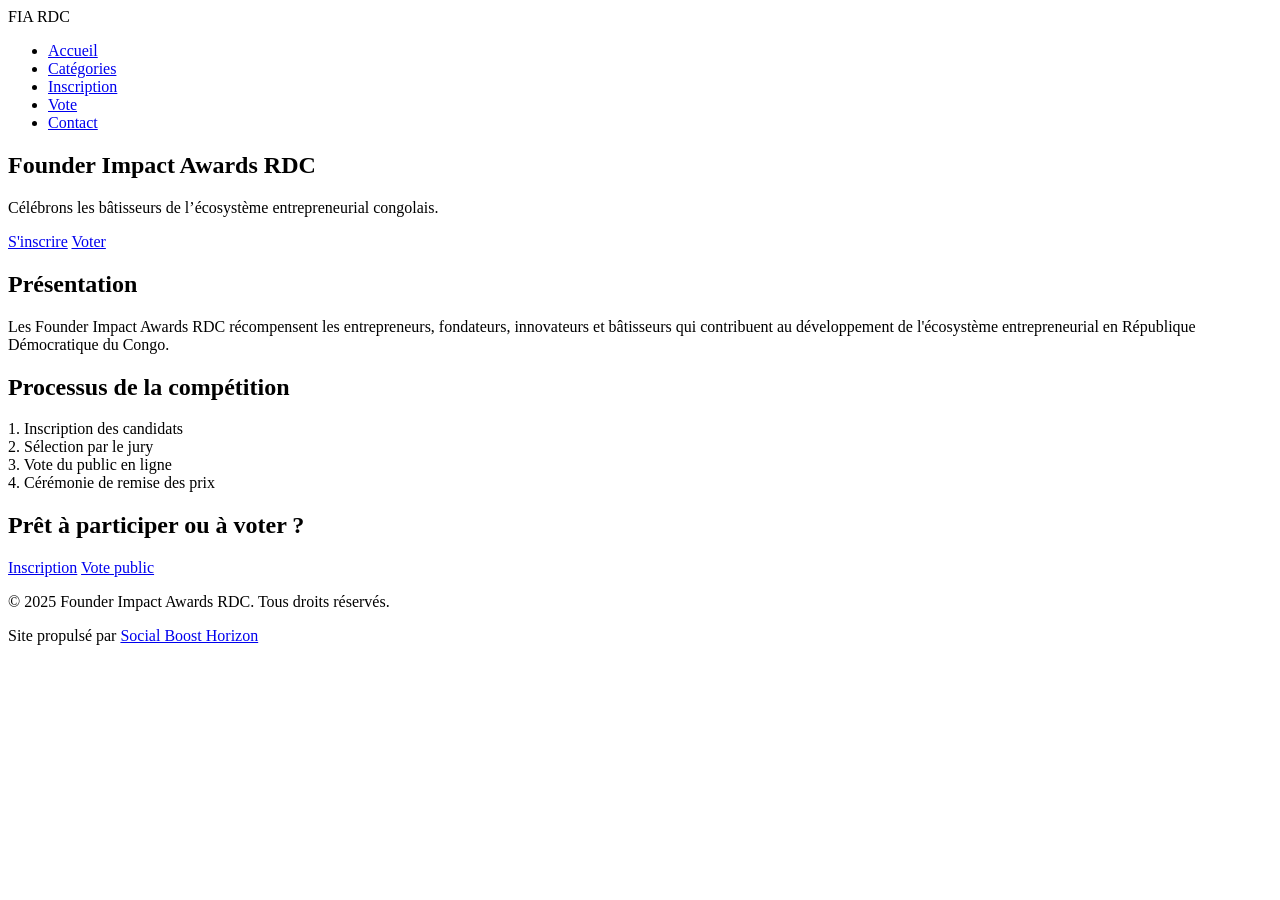
==== index.html @ 62ddfc09 "Add files via upload" ====
<!DOCTYPE html>
<html lang="fr">
<head>
    <meta charset="UTF-8">
    <meta name="viewport" content="width=device-width, initial-scale=1.0">
    <title>Founder Impact Awards RDC</title>
    <link rel="stylesheet" href="css/style.css">
    <link href="https://fonts.googleapis.com/css2?family=Poppins:wght@300;400;600;700&display=swap" rel="stylesheet">
</head>
<body>
    <header>
        <nav class="navbar">
            <div class="logo">FIA RDC</div>
            <ul class="nav-links">
                <li><a href="index.html">Accueil</a></li>
                <li><a href="categories.html">Catégories</a></li>
                <li><a href="register.html">Inscription</a></li>
                <li><a href="vote.html">Vote</a></li>
                <li><a href="contact.html">Contact</a></li>
            </ul>
            <div class="burger">
                <div></div><div></div><div></div>
            </div>
        </nav>
    </header>

    <main>
        <section class="hero">
            <div class="hero-content">
                <h1>Founder Impact Awards RDC</h1>
                <p>Célébrons les bâtisseurs de l’écosystème entrepreneurial congolais.</p>
                <a href="register.html" class="btn">S'inscrire</a>
                <a href="vote.html" class="btn btn-secondary">Voter</a>
            </div>
        </section>

        <section class="presentation">
            <h2>Présentation</h2>
            <p>Les Founder Impact Awards RDC récompensent les entrepreneurs, fondateurs, innovateurs et bâtisseurs qui contribuent au développement de l'écosystème entrepreneurial en République Démocratique du Congo.</p>
        </section>

        <section class="process">
            <h2>Processus de la compétition</h2>
            <div class="steps">
                <div class="step">1. Inscription des candidats</div>
                <div class="step">2. Sélection par le jury</div>
                <div class="step">3. Vote du public en ligne</div>
                <div class="step">4. Cérémonie de remise des prix</div>
            </div>
        </section>

        <section class="cta">
            <h2>Prêt à participer ou à voter ?</h2>
            <div class="cta-buttons">
                <a href="register.html" class="btn">Inscription</a>
                <a href="vote.html" class="btn btn-secondary">Vote public</a>
            </div>
        </section>
    </main>

    <footer>
        <p>&copy; 2025 Founder Impact Awards RDC. Tous droits réservés.</p>
        <p>Site propulsé par <a href="https://socialboosthorizon.com" target="_blank">Social Boost Horizon</a></p>
    </footer>

    <script src="js/main.js"></script>
</body>
</html>
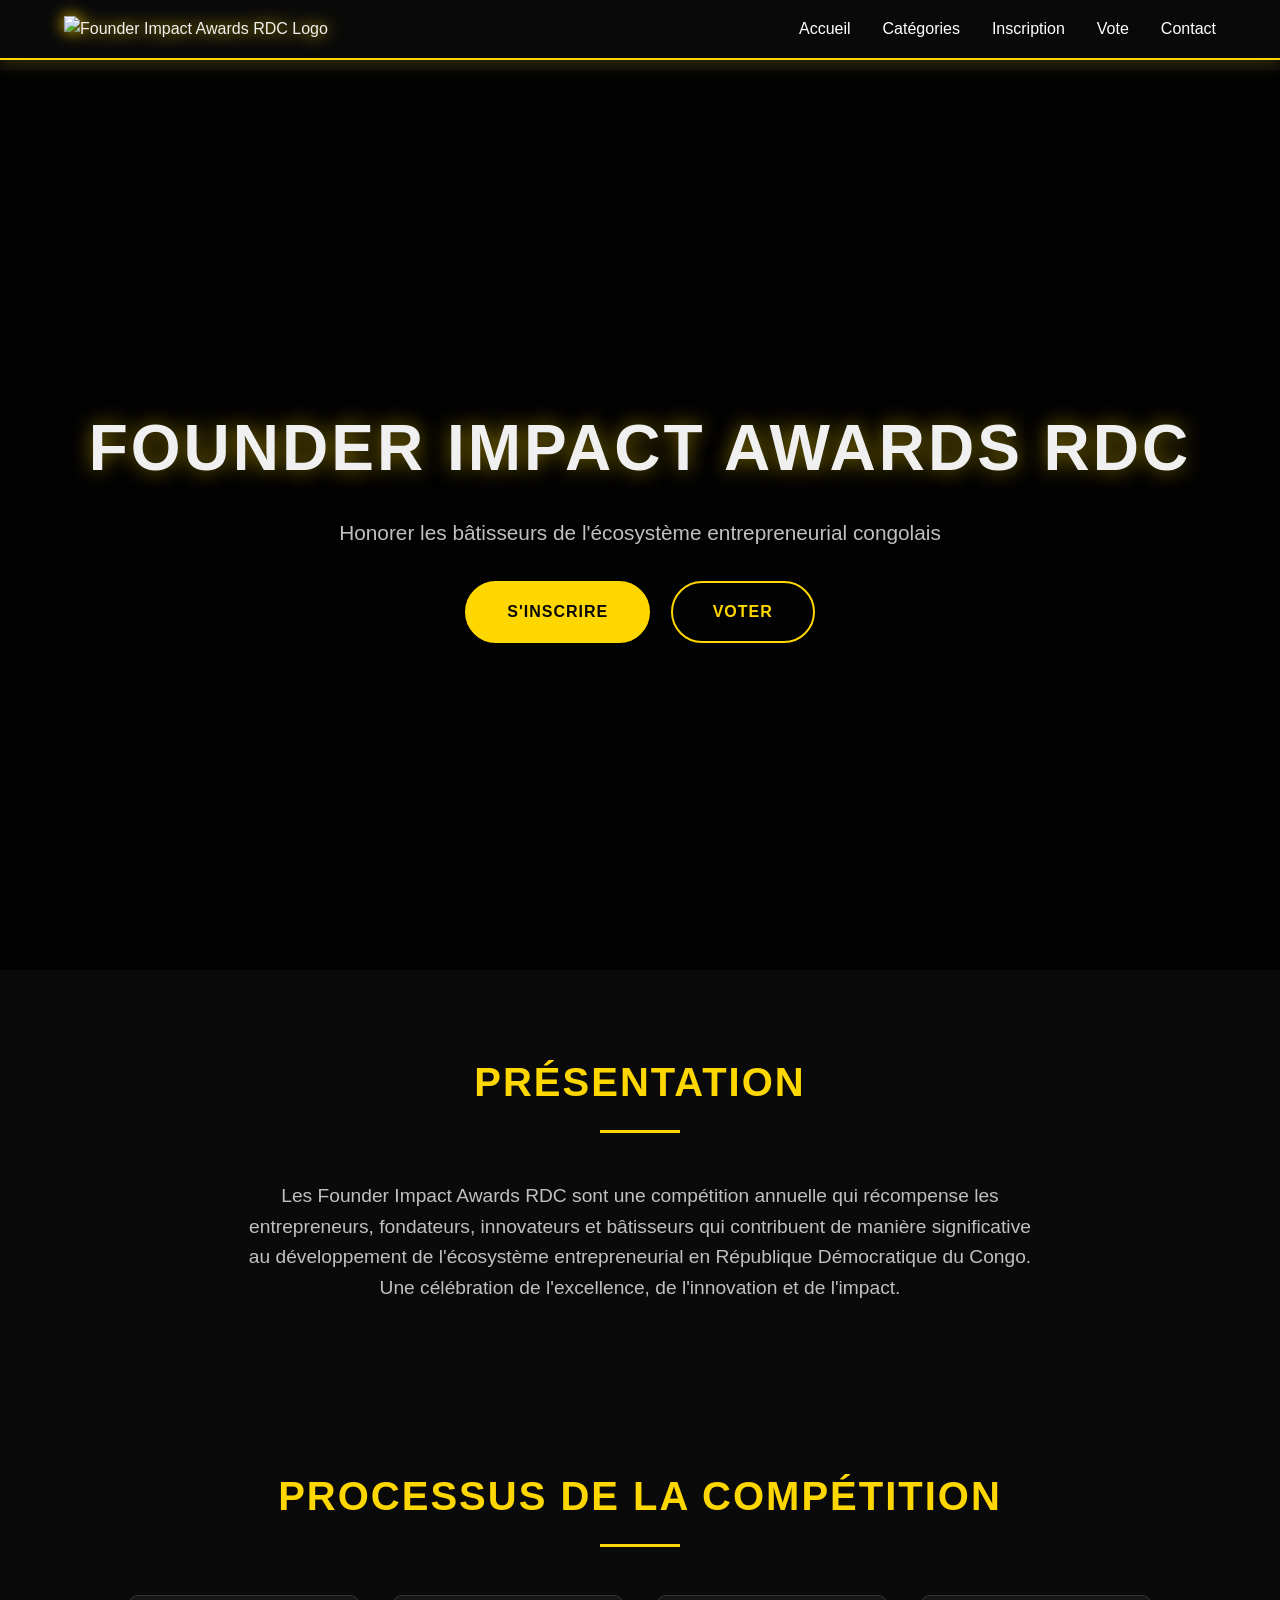
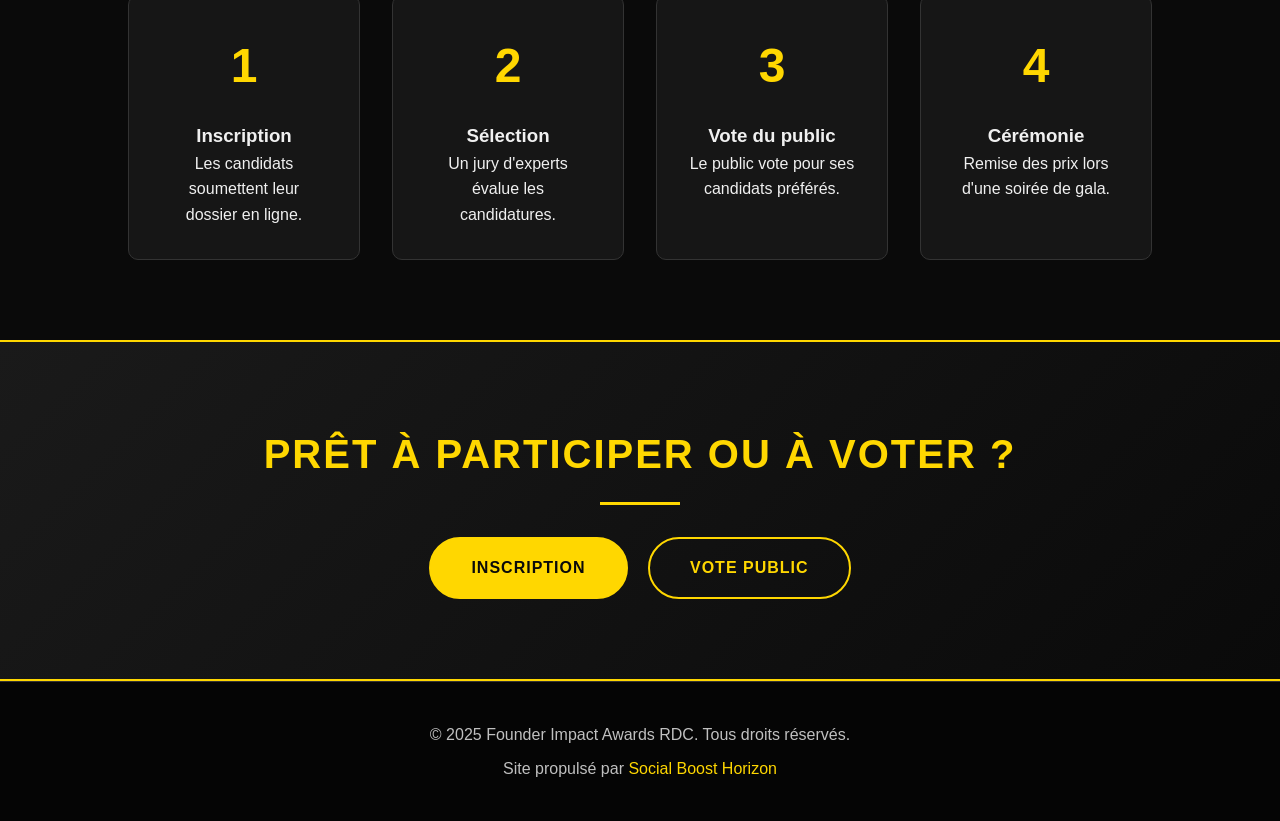
==== commit 612e9fed: "Add files via upload" ====
--- a/index.html
+++ b/index.html
@@ -3,56 +3,368 @@
 <head>
     <meta charset="UTF-8">
     <meta name="viewport" content="width=device-width, initial-scale=1.0">
-    <title>Founder Impact Awards RDC</title>
-    <link rel="stylesheet" href="css/style.css">
-    <link href="https://fonts.googleapis.com/css2?family=Poppins:wght@300;400;600;700&display=swap" rel="stylesheet">
+    <title>Founder Impact Awards RDC - Accueil</title>
+    <!-- Firebase SDK -->
+    <script src="https://www.gstatic.com/firebasejs/9.6.1/firebase-app-compat.js"></script>
+    <script src="https://www.gstatic.com/firebasejs/9.6.1/firebase-database-compat.js"></script>
+    <script src="https://www.gstatic.com/firebasejs/9.6.1/firebase-storage-compat.js"></script>
+    <style>
+        * {
+            margin: 0;
+            padding: 0;
+            box-sizing: border-box;
+        }
+
+        body {
+            font-family: 'Segoe UI', Tahoma, Geneva, Verdana, sans-serif;
+            background: #0a0a0a;
+            color: #f0f0f0;
+            line-height: 1.6;
+            overflow-x: hidden;
+        }
+
+        /* Barre de navigation */
+        .navbar {
+            display: flex;
+            justify-content: space-between;
+            align-items: center;
+            padding: 1rem 5%;
+            background: rgba(10, 10, 10, 0.95);
+            backdrop-filter: blur(10px);
+            position: fixed;
+            width: 100%;
+            top: 0;
+            z-index: 1000;
+            border-bottom: 2px solid #FFD700;
+            box-shadow: 0 2px 20px rgba(255, 215, 0, 0.2);
+        }
+
+        .logo img {
+            height: 50px;
+            filter: drop-shadow(0 0 8px gold);
+        }
+
+        .nav-links {
+            display: flex;
+            list-style: none;
+        }
+
+        .nav-links li {
+            margin-left: 2rem;
+        }
+
+        .nav-links a {
+            color: #fff;
+            text-decoration: none;
+            font-weight: 500;
+            transition: color 0.3s, text-shadow 0.3s;
+            position: relative;
+        }
+
+        .nav-links a:hover {
+            color: #FFD700;
+            text-shadow: 0 0 8px rgba(255, 215, 0, 0.5);
+        }
+
+        .nav-links a::after {
+            content: '';
+            position: absolute;
+            bottom: -5px;
+            left: 0;
+            width: 0%;
+            height: 2px;
+            background: #FFD700;
+            transition: width 0.3s;
+        }
+
+        .nav-links a:hover::after {
+            width: 100%;
+        }
+
+        .burger {
+            display: none;
+            flex-direction: column;
+            cursor: pointer;
+        }
+
+        .burger div {
+            width: 25px;
+            height: 3px;
+            background: #FFD700;
+            margin: 3px 0;
+            transition: 0.3s;
+        }
+
+        /* Hero section */
+        .hero {
+            height: 100vh;
+            background: linear-gradient(rgba(0,0,0,0.8), rgba(0,0,0,0.8)), url('https://via.placeholder.com/1920x1080/1a1a1a/808080?text=Founder+Impact+Awards') center/cover no-repeat;
+            display: flex;
+            align-items: center;
+            justify-content: center;
+            text-align: center;
+            padding: 0 5%;
+            margin-top: 70px;
+        }
+
+        .hero-content h1 {
+            font-size: 4rem;
+            margin-bottom: 1rem;
+            text-transform: uppercase;
+            letter-spacing: 3px;
+            text-shadow: 0 0 20px rgba(255, 215, 0, 0.5);
+            animation: fadeInUp 1s ease-out;
+        }
+
+        .hero-content p {
+            font-size: 1.3rem;
+            margin-bottom: 2rem;
+            color: #C0C0C0;
+            animation: fadeInUp 1s ease-out 0.2s both;
+        }
+
+        .btn {
+            display: inline-block;
+            padding: 1rem 2.5rem;
+            margin: 0 0.5rem;
+            border: 2px solid #FFD700;
+            border-radius: 50px;
+            text-decoration: none;
+            font-weight: bold;
+            text-transform: uppercase;
+            letter-spacing: 1px;
+            transition: all 0.3s;
+            animation: fadeInUp 1s ease-out 0.4s both;
+        }
+
+        .btn-primary {
+            background: #FFD700;
+            color: #0a0a0a;
+        }
+
+        .btn-primary:hover {
+            background: transparent;
+            color: #FFD700;
+            box-shadow: 0 0 20px #FFD700;
+        }
+
+        .btn-secondary {
+            background: transparent;
+            color: #FFD700;
+        }
+
+        .btn-secondary:hover {
+            background: #FFD700;
+            color: #0a0a0a;
+            box-shadow: 0 0 20px #FFD700;
+        }
+
+        @keyframes fadeInUp {
+            from {
+                opacity: 0;
+                transform: translateY(30px);
+            }
+            to {
+                opacity: 1;
+                transform: translateY(0);
+            }
+        }
+
+        /* Sections générales */
+        section {
+            padding: 5rem 10%;
+        }
+
+        h2 {
+            font-size: 2.5rem;
+            text-align: center;
+            margin-bottom: 3rem;
+            color: #FFD700;
+            text-transform: uppercase;
+            letter-spacing: 2px;
+            position: relative;
+        }
+
+        h2::after {
+            content: '';
+            display: block;
+            width: 80px;
+            height: 3px;
+            background: #FFD700;
+            margin: 1rem auto;
+        }
+
+        .presentation p {
+            text-align: center;
+            max-width: 800px;
+            margin: 0 auto;
+            color: #C0C0C0;
+            font-size: 1.2rem;
+        }
+
+        /* Processus */
+        .process .steps {
+            display: flex;
+            justify-content: space-between;
+            flex-wrap: wrap;
+            gap: 2rem;
+        }
+
+        .step {
+            flex: 1 1 200px;
+            background: rgba(255, 255, 255, 0.05);
+            padding: 2rem;
+            border-radius: 10px;
+            text-align: center;
+            border: 1px solid #333;
+            transition: transform 0.3s, box-shadow 0.3s, border-color 0.3s;
+        }
+
+        .step:hover {
+            transform: translateY(-10px);
+            border-color: #FFD700;
+            box-shadow: 0 10px 30px rgba(255, 215, 0, 0.2);
+        }
+
+        .step .number {
+            font-size: 3rem;
+            color: #FFD700;
+            font-weight: bold;
+            margin-bottom: 1rem;
+        }
+
+        /* CTA */
+        .cta {
+            text-align: center;
+            background: linear-gradient(135deg, #1a1a1a, #0a0a0a);
+            border-top: 2px solid #FFD700;
+            border-bottom: 2px solid #FFD700;
+        }
+
+        .cta h2 {
+            margin-bottom: 2rem;
+        }
+
+        /* Footer */
+        footer {
+            background: #050505;
+            padding: 2rem 5%;
+            text-align: center;
+            border-top: 1px solid #333;
+        }
+
+        footer p {
+            color: #C0C0C0;
+            margin: 0.5rem 0;
+        }
+
+        footer a {
+            color: #FFD700;
+            text-decoration: none;
+            transition: text-shadow 0.3s;
+        }
+
+        footer a:hover {
+            text-shadow: 0 0 8px gold;
+        }
+
+        /* Responsive */
+        @media (max-width: 768px) {
+            .nav-links {
+                display: none;
+                flex-direction: column;
+                width: 100%;
+                background: rgba(10, 10, 10, 0.98);
+                position: absolute;
+                top: 70px;
+                left: 0;
+                padding: 2rem;
+                border-bottom: 2px solid #FFD700;
+            }
+            .nav-links.active {
+                display: flex;
+            }
+            .nav-links li {
+                margin: 1rem 0;
+            }
+            .burger {
+                display: flex;
+            }
+            .hero-content h1 {
+                font-size: 2.5rem;
+            }
+            .process .steps {
+                flex-direction: column;
+            }
+        }
+    </style>
 </head>
 <body>
-    <header>
-        <nav class="navbar">
-            <div class="logo">FIA RDC</div>
-            <ul class="nav-links">
-                <li><a href="index.html">Accueil</a></li>
-                <li><a href="categories.html">Catégories</a></li>
-                <li><a href="register.html">Inscription</a></li>
-                <li><a href="vote.html">Vote</a></li>
-                <li><a href="contact.html">Contact</a></li>
-            </ul>
-            <div class="burger">
-                <div></div><div></div><div></div>
-            </div>
-        </nav>
-    </header>
+    <nav class="navbar">
+        <div class="logo">
+            <img src="https://raw.githubusercontent.com/exaucenapopolo/Funder-impact-Drc/refs/heads/main/IMG-20260314-WA0050.jpg" alt="Founder Impact Awards RDC Logo">
+        </div>
+        <ul class="nav-links">
+            <li><a href="index.html">Accueil</a></li>
+            <li><a href="categories.html">Catégories</a></li>
+            <li><a href="register.html">Inscription</a></li>
+            <li><a href="vote.html">Vote</a></li>
+            <li><a href="contact.html">Contact</a></li>
+        </ul>
+        <div class="burger">
+            <div></div>
+            <div></div>
+            <div></div>
+        </div>
+    </nav>
 
     <main>
         <section class="hero">
             <div class="hero-content">
                 <h1>Founder Impact Awards RDC</h1>
-                <p>Célébrons les bâtisseurs de l’écosystème entrepreneurial congolais.</p>
-                <a href="register.html" class="btn">S'inscrire</a>
-                <a href="vote.html" class="btn btn-secondary">Voter</a>
+                <p>Honorer les bâtisseurs de l'écosystème entrepreneurial congolais</p>
+                <div>
+                    <a href="register.html" class="btn btn-primary">S'inscrire</a>
+                    <a href="vote.html" class="btn btn-secondary">Voter</a>
+                </div>
             </div>
         </section>
 
         <section class="presentation">
             <h2>Présentation</h2>
-            <p>Les Founder Impact Awards RDC récompensent les entrepreneurs, fondateurs, innovateurs et bâtisseurs qui contribuent au développement de l'écosystème entrepreneurial en République Démocratique du Congo.</p>
+            <p>Les Founder Impact Awards RDC sont une compétition annuelle qui récompense les entrepreneurs, fondateurs, innovateurs et bâtisseurs qui contribuent de manière significative au développement de l'écosystème entrepreneurial en République Démocratique du Congo. Une célébration de l'excellence, de l'innovation et de l'impact.</p>
         </section>
 
         <section class="process">
             <h2>Processus de la compétition</h2>
             <div class="steps">
-                <div class="step">1. Inscription des candidats</div>
-                <div class="step">2. Sélection par le jury</div>
-                <div class="step">3. Vote du public en ligne</div>
-                <div class="step">4. Cérémonie de remise des prix</div>
+                <div class="step">
+                    <div class="number">1</div>
+                    <h3>Inscription</h3>
+                    <p>Les candidats soumettent leur dossier en ligne.</p>
+                </div>
+                <div class="step">
+                    <div class="number">2</div>
+                    <h3>Sélection</h3>
+                    <p>Un jury d'experts évalue les candidatures.</p>
+                </div>
+                <div class="step">
+                    <div class="number">3</div>
+                    <h3>Vote du public</h3>
+                    <p>Le public vote pour ses candidats préférés.</p>
+                </div>
+                <div class="step">
+                    <div class="number">4</div>
+                    <h3>Cérémonie</h3>
+                    <p>Remise des prix lors d'une soirée de gala.</p>
+                </div>
             </div>
         </section>
 
         <section class="cta">
             <h2>Prêt à participer ou à voter ?</h2>
-            <div class="cta-buttons">
-                <a href="register.html" class="btn">Inscription</a>
+            <div>
+                <a href="register.html" class="btn btn-primary">Inscription</a>
                 <a href="vote.html" class="btn btn-secondary">Vote public</a>
             </div>
         </section>
@@ -63,6 +375,39 @@
         <p>Site propulsé par <a href="https://socialboosthorizon.com" target="_blank">Social Boost Horizon</a></p>
     </footer>
 
-    <script src="js/main.js"></script>
+    <script>
+        // Menu burger
+        const burger = document.querySelector('.burger');
+        const navLinks = document.querySelector('.nav-links');
+        burger.addEventListener('click', () => {
+            navLinks.classList.toggle('active');
+        });
+
+        // Fermer le menu après clic sur un lien (mobile)
+        document.querySelectorAll('.nav-links a').forEach(link => {
+            link.addEventListener('click', () => {
+                navLinks.classList.remove('active');
+            });
+        });
+
+        // Firebase configuration
+        const firebaseConfig = {
+            apiKey: "AIzaSyDh8Py9swpazGO0_ZBA9x4AxbWLvLM3zdE",
+            authDomain: "monsiteweb-beaee.firebaseapp.com",
+            databaseURL: "https://monsiteweb-beaee-default-rtdb.firebaseio.com",
+            projectId: "monsiteweb-beaee",
+            storageBucket: "monsiteweb-beaee.firebasestorage.app",
+            messagingSenderId: "847850292961",
+            appId: "1:847850292961:web:a12f2e12384863bac119a0",
+            measurementId: "G-WVQ4PKQLQP"
+        };
+
+        // Initialize Firebase
+        firebase.initializeApp(firebaseConfig);
+        const database = firebase.database();
+        const storage = firebase.storage();
+
+        // Vous pouvez ajouter ici des statistiques en direct si nécessaire
+    </script>
 </body>
 </html>
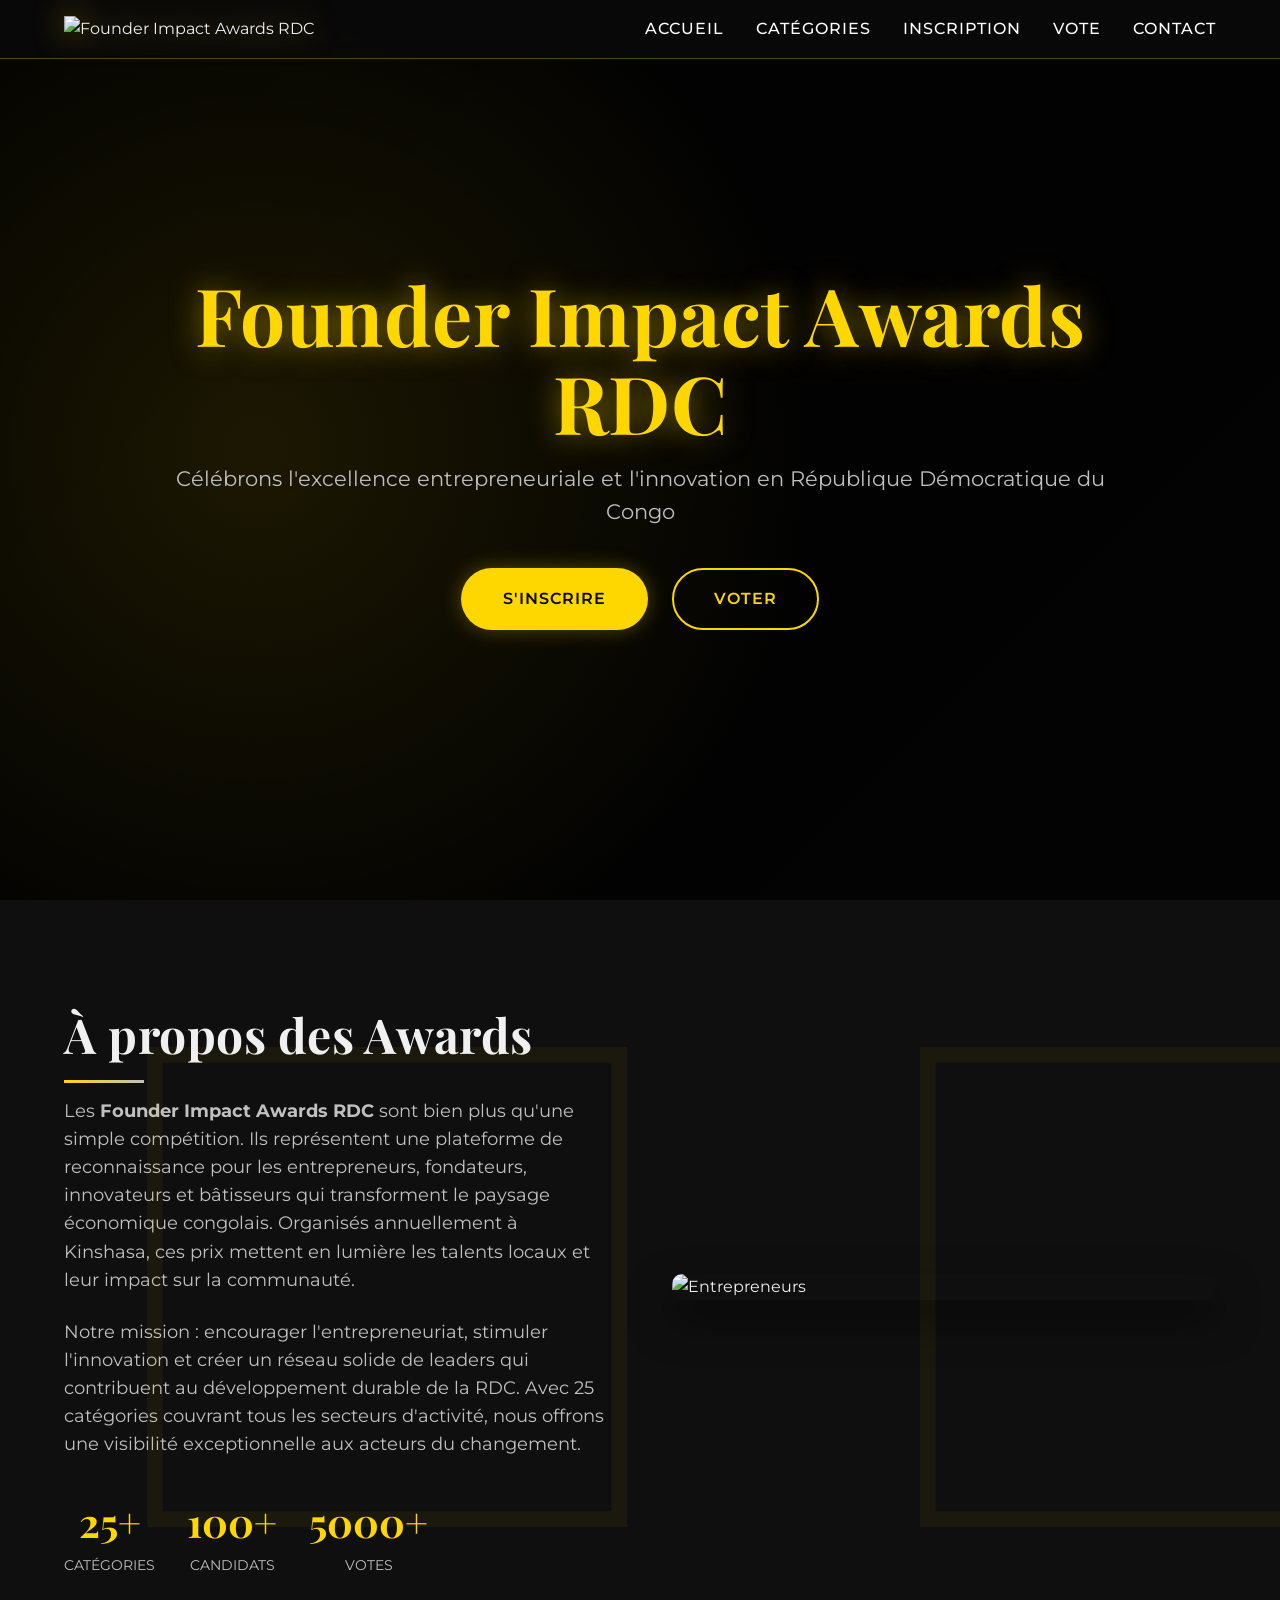
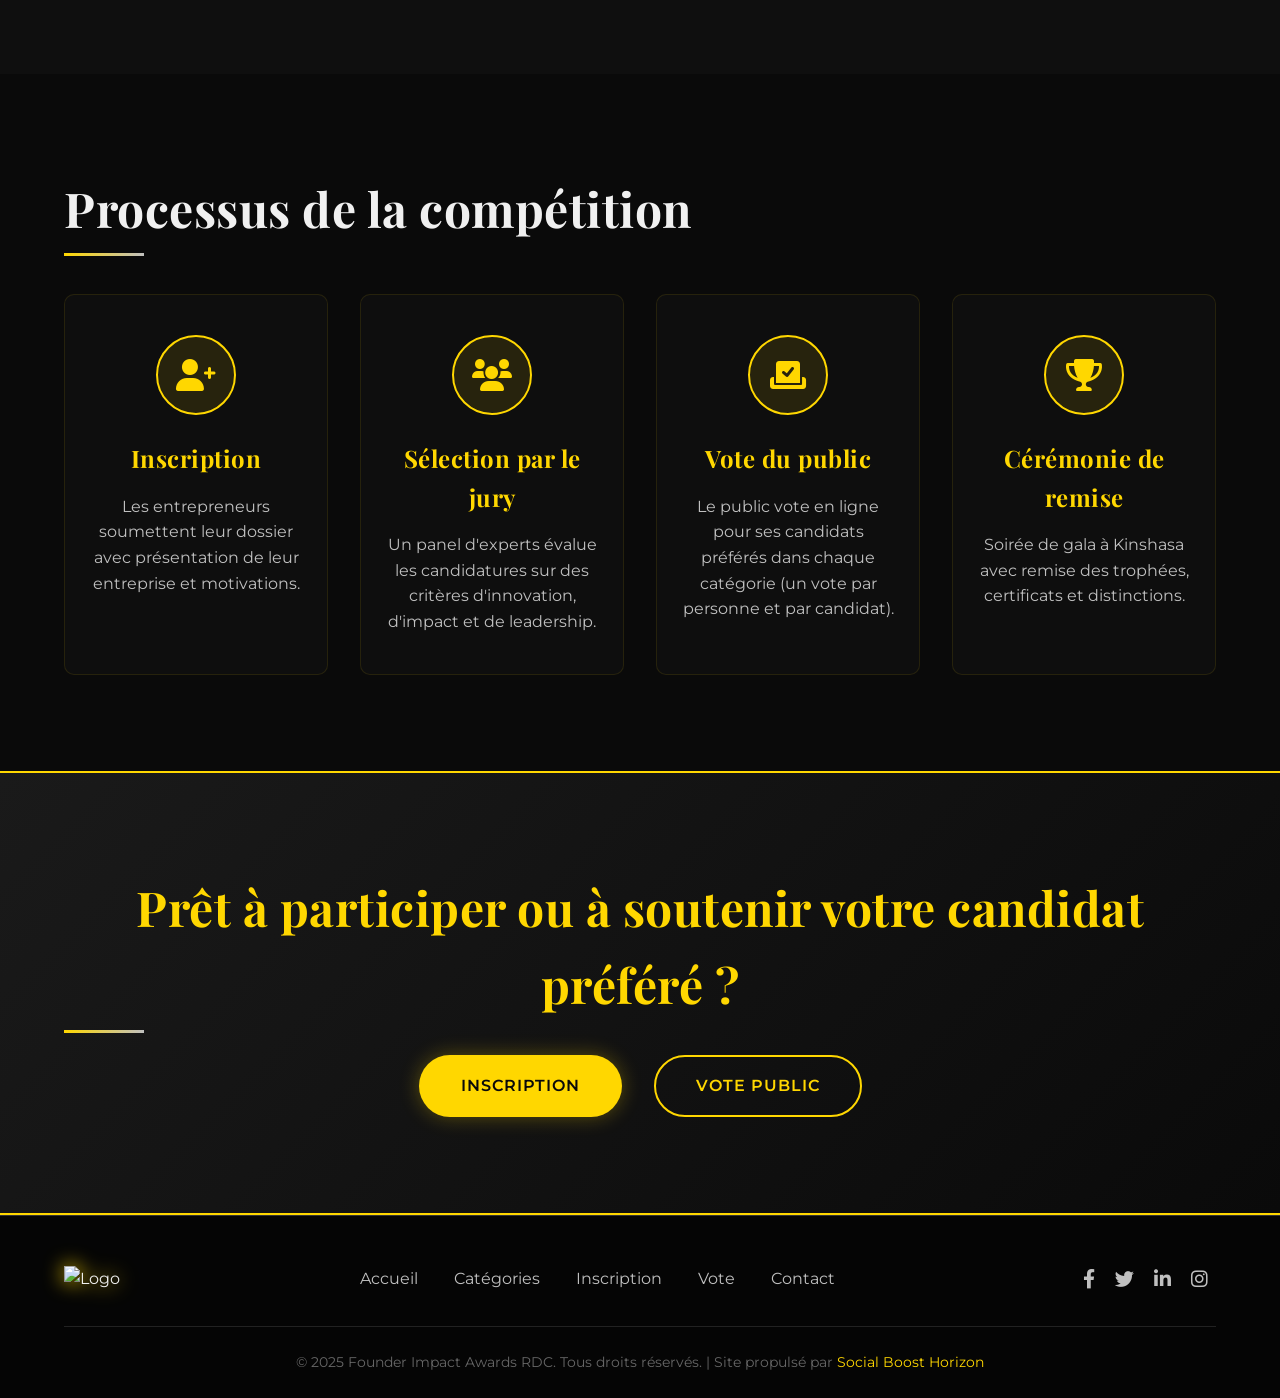
==== commit 97df64d6: "Add files via upload" ====
--- a/index.html
+++ b/index.html
@@ -3,12 +3,18 @@
 <head>
     <meta charset="UTF-8">
     <meta name="viewport" content="width=device-width, initial-scale=1.0">
-    <title>Founder Impact Awards RDC - Accueil</title>
+    <title>Founder Impact Awards RDC | Accueil</title>
     <!-- Firebase SDK -->
     <script src="https://www.gstatic.com/firebasejs/9.6.1/firebase-app-compat.js"></script>
+    <script src="https://www.gstatic.com/firebasejs/9.6.1/firebase-auth-compat.js"></script>
     <script src="https://www.gstatic.com/firebasejs/9.6.1/firebase-database-compat.js"></script>
     <script src="https://www.gstatic.com/firebasejs/9.6.1/firebase-storage-compat.js"></script>
+    <!-- Google Fonts -->
+    <link href="https://fonts.googleapis.com/css2?family=Playfair+Display:wght@400;700;900&family=Montserrat:wght@300;400;600;700&display=swap" rel="stylesheet">
+    <!-- Font Awesome pour les icônes -->
+    <link rel="stylesheet" href="https://cdnjs.cloudflare.com/ajax/libs/font-awesome/6.0.0-beta3/css/all.min.css">
     <style>
+        /* RESET & BASE */
         * {
             margin: 0;
             padding: 0;
@@ -16,57 +22,86 @@
         }
 
         body {
-            font-family: 'Segoe UI', Tahoma, Geneva, Verdana, sans-serif;
-            background: #0a0a0a;
+            font-family: 'Montserrat', sans-serif;
+            background-color: #0a0a0a;
             color: #f0f0f0;
             line-height: 1.6;
             overflow-x: hidden;
         }
 
-        /* Barre de navigation */
+        /* TYPOGRAPHY */
+        h1, h2, h3, h4 {
+            font-family: 'Playfair Display', serif;
+            font-weight: 700;
+            letter-spacing: 0.5px;
+        }
+
+        h1 {
+            font-size: clamp(2.5rem, 8vw, 5rem);
+            line-height: 1.1;
+        }
+
+        h2 {
+            font-size: clamp(2rem, 5vw, 3rem);
+            margin-bottom: 1.5rem;
+            position: relative;
+            display: inline-block;
+        }
+
+        h2::after {
+            content: '';
+            position: absolute;
+            bottom: -10px;
+            left: 0;
+            width: 80px;
+            height: 3px;
+            background: linear-gradient(90deg, #FFD700, #C0C0C0);
+        }
+
+        /* NAVBAR */
         .navbar {
             display: flex;
             justify-content: space-between;
             align-items: center;
             padding: 1rem 5%;
-            background: rgba(10, 10, 10, 0.95);
+            background: rgba(10, 10, 10, 0.85);
             backdrop-filter: blur(10px);
             position: fixed;
             width: 100%;
             top: 0;
             z-index: 1000;
-            border-bottom: 2px solid #FFD700;
-            box-shadow: 0 2px 20px rgba(255, 215, 0, 0.2);
+            border-bottom: 1px solid rgba(255, 215, 0, 0.3);
+            transition: all 0.3s;
         }
 
         .logo img {
-            height: 50px;
-            filter: drop-shadow(0 0 8px gold);
+            height: 60px;
+            filter: drop-shadow(0 0 15px rgba(255, 215, 0, 0.5));
+            transition: transform 0.3s;
+        }
+
+        .logo img:hover {
+            transform: scale(1.05);
         }
 
         .nav-links {
             display: flex;
             list-style: none;
-        }
-
-        .nav-links li {
-            margin-left: 2rem;
+            gap: 2rem;
         }
 
         .nav-links a {
             color: #fff;
             text-decoration: none;
             font-weight: 500;
-            transition: color 0.3s, text-shadow 0.3s;
+            font-size: 1rem;
+            text-transform: uppercase;
+            letter-spacing: 1px;
+            transition: color 0.3s;
             position: relative;
         }
 
-        .nav-links a:hover {
-            color: #FFD700;
-            text-shadow: 0 0 8px rgba(255, 215, 0, 0.5);
-        }
-
-        .nav-links a::after {
+        .nav-links a::before {
             content: '';
             position: absolute;
             bottom: -5px;
@@ -77,7 +112,11 @@
             transition: width 0.3s;
         }
 
-        .nav-links a:hover::after {
+        .nav-links a:hover {
+            color: #FFD700;
+        }
+
+        .nav-links a:hover::before {
             width: 100%;
         }
 
@@ -95,68 +134,106 @@
             transition: 0.3s;
         }
 
-        /* Hero section */
+        /* HERO SECTION */
         .hero {
             height: 100vh;
-            background: linear-gradient(rgba(0,0,0,0.8), rgba(0,0,0,0.8)), url('https://via.placeholder.com/1920x1080/1a1a1a/808080?text=Founder+Impact+Awards') center/cover no-repeat;
+            background: linear-gradient(135deg, rgba(0,0,0,0.9) 0%, rgba(0,0,0,0.7) 100%), url('https://images.unsplash.com/photo-1541746972996-4e0b0f43e02a?ixlib=rb-1.2.1&auto=format&fit=crop&w=1950&q=80') center/cover no-repeat fixed;
             display: flex;
             align-items: center;
             justify-content: center;
             text-align: center;
             padding: 0 5%;
-            margin-top: 70px;
-        }
-
-        .hero-content h1 {
-            font-size: 4rem;
+            position: relative;
+            overflow: hidden;
+        }
+
+        .hero::before {
+            content: '';
+            position: absolute;
+            top: 0;
+            left: 0;
+            width: 100%;
+            height: 100%;
+            background: radial-gradient(circle at 20% 50%, rgba(255,215,0,0.1) 0%, transparent 50%);
+            pointer-events: none;
+        }
+
+        .hero-content {
+            max-width: 1000px;
+            z-index: 2;
+        }
+
+        .hero h1 {
+            color: #FFD700;
+            text-shadow: 0 0 30px rgba(255,215,0,0.5);
             margin-bottom: 1rem;
-            text-transform: uppercase;
-            letter-spacing: 3px;
-            text-shadow: 0 0 20px rgba(255, 215, 0, 0.5);
-            animation: fadeInUp 1s ease-out;
-        }
-
-        .hero-content p {
+            animation: fadeInDown 1s ease-out;
+        }
+
+        .hero p {
             font-size: 1.3rem;
-            margin-bottom: 2rem;
+            margin-bottom: 2.5rem;
             color: #C0C0C0;
             animation: fadeInUp 1s ease-out 0.2s both;
+        }
+
+        .hero-buttons {
+            display: flex;
+            gap: 1.5rem;
+            justify-content: center;
+            flex-wrap: wrap;
+            animation: fadeInUp 1s ease-out 0.4s both;
         }
 
         .btn {
             display: inline-block;
             padding: 1rem 2.5rem;
-            margin: 0 0.5rem;
-            border: 2px solid #FFD700;
             border-radius: 50px;
             text-decoration: none;
-            font-weight: bold;
+            font-weight: 600;
             text-transform: uppercase;
             letter-spacing: 1px;
             transition: all 0.3s;
-            animation: fadeInUp 1s ease-out 0.4s both;
+            border: 2px solid transparent;
         }
 
         .btn-primary {
             background: #FFD700;
             color: #0a0a0a;
+            box-shadow: 0 0 20px rgba(255,215,0,0.3);
         }
 
         .btn-primary:hover {
             background: transparent;
             color: #FFD700;
-            box-shadow: 0 0 20px #FFD700;
+            border-color: #FFD700;
+            transform: translateY(-3px);
+            box-shadow: 0 10px 30px rgba(255,215,0,0.4);
         }
 
         .btn-secondary {
             background: transparent;
             color: #FFD700;
+            border-color: #FFD700;
         }
 
         .btn-secondary:hover {
             background: #FFD700;
             color: #0a0a0a;
-            box-shadow: 0 0 20px #FFD700;
+            transform: translateY(-3px);
+            box-shadow: 0 10px 30px rgba(255,215,0,0.4);
+        }
+
+        /* ANIMATIONS */
+        @keyframes fadeInDown {
+            from {
+                opacity: 0;
+                transform: translateY(-30px);
+            }
+            to {
+                opacity: 1;
+                transform: translateY(0);
+            }
         }
 
         @keyframes fadeInUp {
@@ -170,111 +247,261 @@
             }
         }
 
-        /* Sections générales */
+        /* SECTIONS */
         section {
-            padding: 5rem 10%;
-        }
-
-        h2 {
+            padding: 6rem 5%;
+        }
+
+        .container {
+            max-width: 1400px;
+            margin: 0 auto;
+        }
+
+        /* PRESENTATION SECTION */
+        .presentation {
+            background: #0f0f0f;
+            position: relative;
+        }
+
+        .presentation::before {
+            content: '';
+            position: absolute;
+            top: 0;
+            left: 0;
+            width: 100%;
+            height: 100%;
+            background: url('data:image/svg+xml;utf8,<svg xmlns="http://www.w3.org/2000/svg" viewBox="0 0 100 100" opacity="0.05"><path d="M20 20 L80 20 L80 80 L20 80 Z" fill="none" stroke="%23FFD700" stroke-width="2"/></svg>') repeat;
+            pointer-events: none;
+        }
+
+        .presentation-content {
+            display: grid;
+            grid-template-columns: 1fr 1fr;
+            gap: 4rem;
+            align-items: center;
+        }
+
+        .presentation-text p {
+            font-size: 1.1rem;
+            color: #C0C0C0;
+            margin-bottom: 1.5rem;
+        }
+
+        .presentation-stats {
+            display: flex;
+            gap: 2rem;
+            margin-top: 2rem;
+        }
+
+        .stat-item {
+            text-align: center;
+        }
+
+        .stat-number {
             font-size: 2.5rem;
-            text-align: center;
+            font-weight: 700;
+            color: #FFD700;
+            font-family: 'Playfair Display', serif;
+        }
+
+        .stat-label {
+            color: #C0C0C0;
+            text-transform: uppercase;
+            font-size: 0.9rem;
+        }
+
+        .presentation-image {
+            position: relative;
+            border-radius: 10px;
+            overflow: hidden;
+            box-shadow: 0 20px 40px rgba(0,0,0,0.5);
+        }
+
+        .presentation-image img {
+            width: 100%;
+            height: auto;
+            display: block;
+            transition: transform 0.5s;
+        }
+
+        .presentation-image:hover img {
+            transform: scale(1.05);
+        }
+
+        /* PROCESS SECTION */
+        .process {
+            background: #0a0a0a;
+        }
+
+        .process h2 {
             margin-bottom: 3rem;
-            color: #FFD700;
-            text-transform: uppercase;
-            letter-spacing: 2px;
-            position: relative;
-        }
-
-        h2::after {
-            content: '';
-            display: block;
-            width: 80px;
-            height: 3px;
-            background: #FFD700;
-            margin: 1rem auto;
-        }
-
-        .presentation p {
-            text-align: center;
-            max-width: 800px;
-            margin: 0 auto;
-            color: #C0C0C0;
-            font-size: 1.2rem;
-        }
-
-        /* Processus */
-        .process .steps {
-            display: flex;
-            justify-content: space-between;
-            flex-wrap: wrap;
+        }
+
+        .steps {
+            display: grid;
+            grid-template-columns: repeat(auto-fit, minmax(250px, 1fr));
             gap: 2rem;
         }
 
         .step {
-            flex: 1 1 200px;
-            background: rgba(255, 255, 255, 0.05);
-            padding: 2rem;
+            background: rgba(255,255,255,0.02);
+            padding: 2.5rem 1.5rem;
             border-radius: 10px;
             text-align: center;
-            border: 1px solid #333;
-            transition: transform 0.3s, box-shadow 0.3s, border-color 0.3s;
+            border: 1px solid rgba(255,215,0,0.1);
+            transition: all 0.3s;
+            position: relative;
+            overflow: hidden;
+        }
+
+        .step::before {
+            content: '';
+            position: absolute;
+            top: 0;
+            left: 0;
+            width: 100%;
+            height: 100%;
+            background: linear-gradient(135deg, rgba(255,215,0,0.1) 0%, transparent 100%);
+            opacity: 0;
+            transition: opacity 0.3s;
         }
 
         .step:hover {
             transform: translateY(-10px);
             border-color: #FFD700;
-            box-shadow: 0 10px 30px rgba(255, 215, 0, 0.2);
-        }
-
-        .step .number {
-            font-size: 3rem;
-            color: #FFD700;
-            font-weight: bold;
+            box-shadow: 0 10px 30px rgba(255,215,0,0.2);
+        }
+
+        .step:hover::before {
+            opacity: 1;
+        }
+
+        .step-icon {
+            width: 80px;
+            height: 80px;
+            margin: 0 auto 1.5rem;
+            background: rgba(255,215,0,0.1);
+            border-radius: 50%;
+            display: flex;
+            align-items: center;
+            justify-content: center;
+            font-size: 2rem;
+            color: #FFD700;
+            border: 2px solid #FFD700;
+            transition: all 0.3s;
+        }
+
+        .step:hover .step-icon {
+            background: #FFD700;
+            color: #0a0a0a;
+            transform: rotate(360deg);
+        }
+
+        .step h3 {
+            font-size: 1.5rem;
             margin-bottom: 1rem;
-        }
-
-        /* CTA */
+            color: #FFD700;
+        }
+
+        .step p {
+            color: #C0C0C0;
+        }
+
+        /* CTA SECTION */
         .cta {
-            text-align: center;
-            background: linear-gradient(135deg, #1a1a1a, #0a0a0a);
+            background: linear-gradient(135deg, #1a1a1a 0%, #0a0a0a 100%);
             border-top: 2px solid #FFD700;
             border-bottom: 2px solid #FFD700;
+            text-align: center;
         }
 
         .cta h2 {
+            color: #FFD700;
             margin-bottom: 2rem;
         }
 
-        /* Footer */
+        .cta-buttons {
+            display: flex;
+            gap: 2rem;
+            justify-content: center;
+            flex-wrap: wrap;
+        }
+
+        /* FOOTER */
         footer {
             background: #050505;
-            padding: 2rem 5%;
+            padding: 3rem 5% 1.5rem;
+            border-top: 1px solid #333;
+        }
+
+        .footer-content {
+            display: flex;
+            justify-content: space-between;
+            align-items: center;
+            flex-wrap: wrap;
+            gap: 2rem;
+            margin-bottom: 2rem;
+        }
+
+        .footer-logo img {
+            height: 50px;
+            filter: drop-shadow(0 0 10px gold);
+        }
+
+        .footer-links a {
+            color: #C0C0C0;
+            text-decoration: none;
+            margin: 0 1rem;
+            transition: color 0.3s;
+        }
+
+        .footer-links a:hover {
+            color: #FFD700;
+        }
+
+        .social-icons a {
+            color: #C0C0C0;
+            margin: 0 0.5rem;
+            font-size: 1.2rem;
+            transition: color 0.3s, transform 0.3s;
+            display: inline-block;
+        }
+
+        .social-icons a:hover {
+            color: #FFD700;
+            transform: translateY(-3px);
+        }
+
+        .copyright {
             text-align: center;
-            border-top: 1px solid #333;
-        }
-
-        footer p {
-            color: #C0C0C0;
-            margin: 0.5rem 0;
-        }
-
-        footer a {
+            color: #666;
+            font-size: 0.9rem;
+            border-top: 1px solid #222;
+            padding-top: 1.5rem;
+        }
+
+        .copyright a {
             color: #FFD700;
             text-decoration: none;
-            transition: text-shadow 0.3s;
-        }
-
-        footer a:hover {
-            text-shadow: 0 0 8px gold;
-        }
-
-        /* Responsive */
+        }
+
+        /* RESPONSIVE */
+        @media (max-width: 992px) {
+            .presentation-content {
+                grid-template-columns: 1fr;
+                gap: 2rem;
+            }
+            .presentation-image {
+                order: -1;
+            }
+        }
+
         @media (max-width: 768px) {
             .nav-links {
                 display: none;
                 flex-direction: column;
                 width: 100%;
-                background: rgba(10, 10, 10, 0.98);
+                background: rgba(10,10,10,0.98);
                 position: absolute;
                 top: 70px;
                 left: 0;
@@ -284,17 +511,21 @@
             .nav-links.active {
                 display: flex;
             }
-            .nav-links li {
-                margin: 1rem 0;
-            }
             .burger {
                 display: flex;
             }
-            .hero-content h1 {
+            .hero h1 {
                 font-size: 2.5rem;
             }
-            .process .steps {
+            .hero p {
+                font-size: 1rem;
+            }
+            .steps {
+                grid-template-columns: 1fr;
+            }
+            .footer-content {
                 flex-direction: column;
+                text-align: center;
             }
         }
     </style>
@@ -302,7 +533,7 @@
 <body>
     <nav class="navbar">
         <div class="logo">
-            <img src="https://raw.githubusercontent.com/exaucenapopolo/Funder-impact-Drc/refs/heads/main/IMG-20260314-WA0050.jpg" alt="Founder Impact Awards RDC Logo">
+            <img src="https://raw.githubusercontent.com/exaucenapopolo/Funder-impact-Drc/refs/heads/main/IMG-20260314-WA0050.jpg" alt="Founder Impact Awards RDC">
         </div>
         <ul class="nav-links">
             <li><a href="index.html">Accueil</a></li>
@@ -318,79 +549,108 @@
         </div>
     </nav>
 
-    <main>
-        <section class="hero">
-            <div class="hero-content">
-                <h1>Founder Impact Awards RDC</h1>
-                <p>Honorer les bâtisseurs de l'écosystème entrepreneurial congolais</p>
-                <div>
-                    <a href="register.html" class="btn btn-primary">S'inscrire</a>
-                    <a href="vote.html" class="btn btn-secondary">Voter</a>
+    <section class="hero">
+        <div class="hero-content">
+            <h1>Founder Impact Awards RDC</h1>
+            <p>Célébrons l'excellence entrepreneuriale et l'innovation en République Démocratique du Congo</p>
+            <div class="hero-buttons">
+                <a href="register.html" class="btn btn-primary">S'inscrire</a>
+                <a href="vote.html" class="btn btn-secondary">Voter</a>
+            </div>
+        </div>
+    </section>
+
+    <section class="presentation">
+        <div class="container presentation-content">
+            <div class="presentation-text">
+                <h2>À propos des Awards</h2>
+                <p>Les <strong>Founder Impact Awards RDC</strong> sont bien plus qu'une simple compétition. Ils représentent une plateforme de reconnaissance pour les entrepreneurs, fondateurs, innovateurs et bâtisseurs qui transforment le paysage économique congolais. Organisés annuellement à Kinshasa, ces prix mettent en lumière les talents locaux et leur impact sur la communauté.</p>
+                <p>Notre mission : encourager l'entrepreneuriat, stimuler l'innovation et créer un réseau solide de leaders qui contribuent au développement durable de la RDC. Avec 25 catégories couvrant tous les secteurs d'activité, nous offrons une visibilité exceptionnelle aux acteurs du changement.</p>
+                <div class="presentation-stats">
+                    <div class="stat-item">
+                        <div class="stat-number">25+</div>
+                        <div class="stat-label">Catégories</div>
+                    </div>
+                    <div class="stat-item">
+                        <div class="stat-number">100+</div>
+                        <div class="stat-label">Candidats</div>
+                    </div>
+                    <div class="stat-item">
+                        <div class="stat-number">5000+</div>
+                        <div class="stat-label">Votes</div>
+                    </div>
                 </div>
             </div>
-        </section>
-
-        <section class="presentation">
-            <h2>Présentation</h2>
-            <p>Les Founder Impact Awards RDC sont une compétition annuelle qui récompense les entrepreneurs, fondateurs, innovateurs et bâtisseurs qui contribuent de manière significative au développement de l'écosystème entrepreneurial en République Démocratique du Congo. Une célébration de l'excellence, de l'innovation et de l'impact.</p>
-        </section>
-
-        <section class="process">
+            <div class="presentation-image">
+                <img src="https://images.unsplash.com/photo-1556761175-b413da4baf72?ixlib=rb-1.2.1&auto=format&fit=crop&w=1000&q=80" alt="Entrepreneurs">
+            </div>
+        </div>
+    </section>
+
+    <section class="process">
+        <div class="container">
             <h2>Processus de la compétition</h2>
             <div class="steps">
                 <div class="step">
-                    <div class="number">1</div>
+                    <div class="step-icon"><i class="fas fa-user-plus"></i></div>
                     <h3>Inscription</h3>
-                    <p>Les candidats soumettent leur dossier en ligne.</p>
+                    <p>Les entrepreneurs soumettent leur dossier avec présentation de leur entreprise et motivations.</p>
                 </div>
                 <div class="step">
-                    <div class="number">2</div>
-                    <h3>Sélection</h3>
-                    <p>Un jury d'experts évalue les candidatures.</p>
+                    <div class="step-icon"><i class="fas fa-users"></i></div>
+                    <h3>Sélection par le jury</h3>
+                    <p>Un panel d'experts évalue les candidatures sur des critères d'innovation, d'impact et de leadership.</p>
                 </div>
                 <div class="step">
-                    <div class="number">3</div>
+                    <div class="step-icon"><i class="fas fa-vote-yea"></i></div>
                     <h3>Vote du public</h3>
-                    <p>Le public vote pour ses candidats préférés.</p>
+                    <p>Le public vote en ligne pour ses candidats préférés dans chaque catégorie (un vote par personne et par candidat).</p>
                 </div>
                 <div class="step">
-                    <div class="number">4</div>
-                    <h3>Cérémonie</h3>
-                    <p>Remise des prix lors d'une soirée de gala.</p>
+                    <div class="step-icon"><i class="fas fa-trophy"></i></div>
+                    <h3>Cérémonie de remise</h3>
+                    <p>Soirée de gala à Kinshasa avec remise des trophées, certificats et distinctions.</p>
                 </div>
             </div>
-        </section>
-
-        <section class="cta">
-            <h2>Prêt à participer ou à voter ?</h2>
-            <div>
+        </div>
+    </section>
+
+    <section class="cta">
+        <div class="container">
+            <h2>Prêt à participer ou à soutenir votre candidat préféré ?</h2>
+            <div class="cta-buttons">
                 <a href="register.html" class="btn btn-primary">Inscription</a>
                 <a href="vote.html" class="btn btn-secondary">Vote public</a>
             </div>
-        </section>
-    </main>
+        </div>
+    </section>
 
     <footer>
-        <p>&copy; 2025 Founder Impact Awards RDC. Tous droits réservés.</p>
-        <p>Site propulsé par <a href="https://socialboosthorizon.com" target="_blank">Social Boost Horizon</a></p>
+        <div class="footer-content">
+            <div class="footer-logo">
+                <img src="https://raw.githubusercontent.com/exaucenapopolo/Funder-impact-Drc/refs/heads/main/IMG-20260314-WA0050.jpg" alt="Logo" height="50">
+            </div>
+            <div class="footer-links">
+                <a href="index.html">Accueil</a>
+                <a href="categories.html">Catégories</a>
+                <a href="register.html">Inscription</a>
+                <a href="vote.html">Vote</a>
+                <a href="contact.html">Contact</a>
+            </div>
+            <div class="social-icons">
+                <a href="#"><i class="fab fa-facebook-f"></i></a>
+                <a href="#"><i class="fab fa-twitter"></i></a>
+                <a href="#"><i class="fab fa-linkedin-in"></i></a>
+                <a href="#"><i class="fab fa-instagram"></i></a>
+            </div>
+        </div>
+        <div class="copyright">
+            <p>&copy; 2025 Founder Impact Awards RDC. Tous droits réservés. | Site propulsé par <a href="https://socialboosthorizon.com" target="_blank">Social Boost Horizon</a></p>
+        </div>
     </footer>
 
     <script>
-        // Menu burger
-        const burger = document.querySelector('.burger');
-        const navLinks = document.querySelector('.nav-links');
-        burger.addEventListener('click', () => {
-            navLinks.classList.toggle('active');
-        });
-
-        // Fermer le menu après clic sur un lien (mobile)
-        document.querySelectorAll('.nav-links a').forEach(link => {
-            link.addEventListener('click', () => {
-                navLinks.classList.remove('active');
-            });
-        });
-
-        // Firebase configuration
+        // Configuration Firebase
         const firebaseConfig = {
             apiKey: "AIzaSyDh8Py9swpazGO0_ZBA9x4AxbWLvLM3zdE",
             authDomain: "monsiteweb-beaee.firebaseapp.com",
@@ -401,13 +661,29 @@
             appId: "1:847850292961:web:a12f2e12384863bac119a0",
             measurementId: "G-WVQ4PKQLQP"
         };
-
-        // Initialize Firebase
         firebase.initializeApp(firebaseConfig);
-        const database = firebase.database();
-        const storage = firebase.storage();
-
-        // Vous pouvez ajouter ici des statistiques en direct si nécessaire
+
+        // Menu burger
+        const burger = document.querySelector('.burger');
+        const navLinks = document.querySelector('.nav-links');
+        burger.addEventListener('click', () => {
+            navLinks.classList.toggle('active');
+        });
+        document.querySelectorAll('.nav-links a').forEach(link => {
+            link.addEventListener('click', () => {
+                navLinks.classList.remove('active');
+            });
+        });
+
+        // Animation au scroll (optionnelle)
+        window.addEventListener('scroll', () => {
+            const navbar = document.querySelector('.navbar');
+            if (window.scrollY > 100) {
+                navbar.style.background = 'rgba(10, 10, 10, 0.95)';
+            } else {
+                navbar.style.background = 'rgba(10, 10, 10, 0.85)';
+            }
+        });
     </script>
 </body>
 </html>
